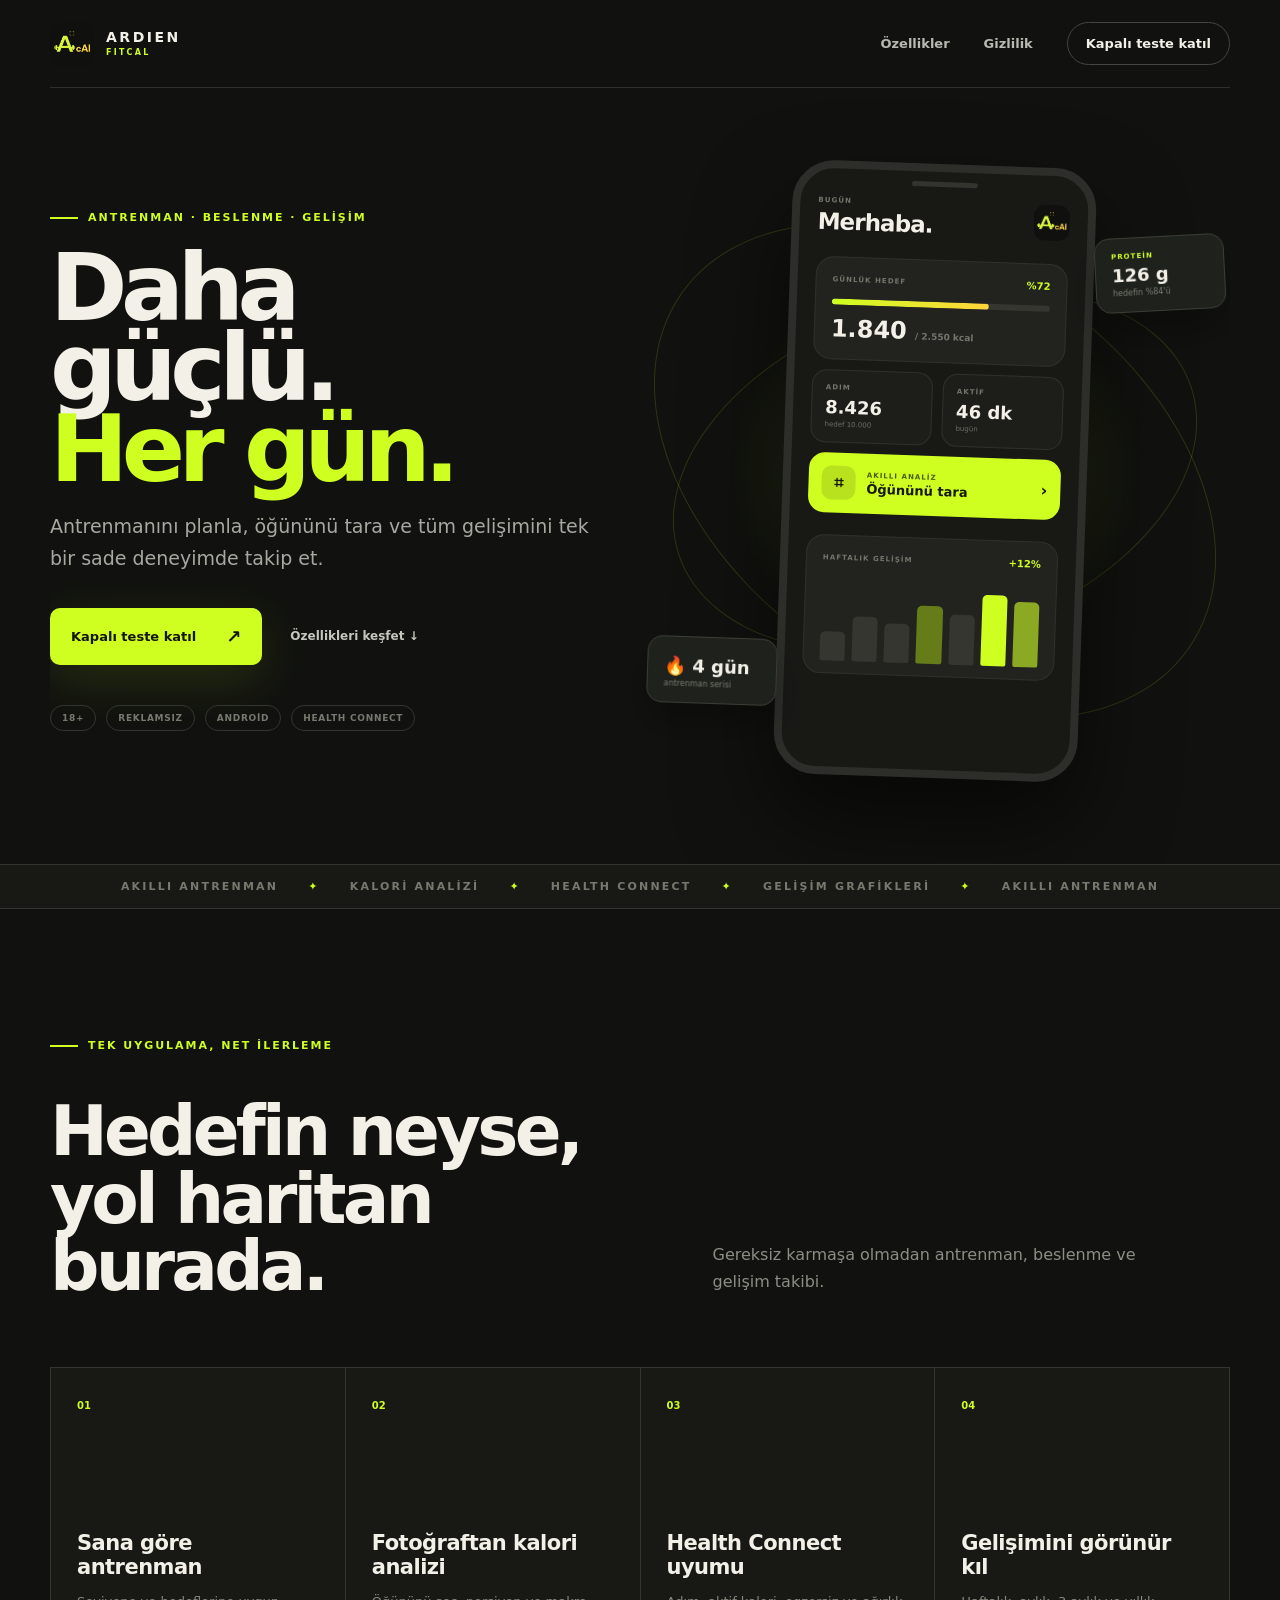
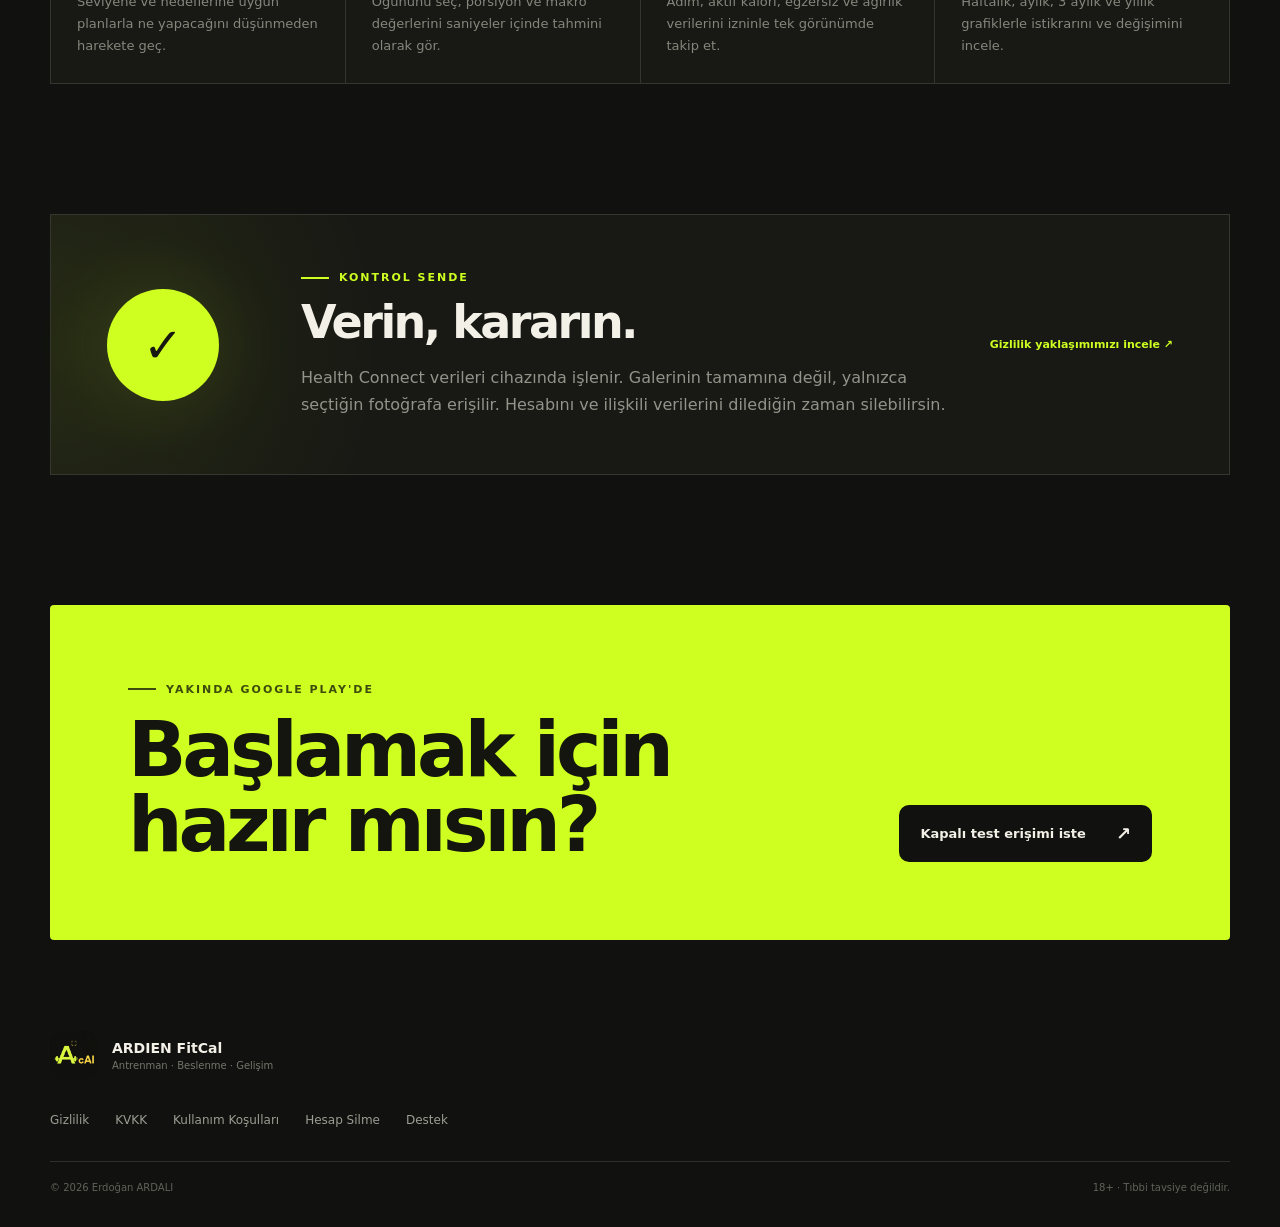
==== ardien-fitcal/index.html @ 37bc66dd "Add ARDIEN FitCal landing and legal pages" ====
<!doctype html>
<html lang="tr">
<head>
  <meta charset="utf-8">
  <meta name="viewport" content="width=device-width, initial-scale=1">
  <meta name="theme-color" content="#11120f">
  <meta name="description" content="ARDIEN FitCal ile antrenmanını planla, öğününü fotoğraftan analiz et ve gelişimini Health Connect desteğiyle takip et.">
  <meta property="og:title" content="ARDIEN FitCal — Daha güçlü. Her gün.">
  <meta property="og:description" content="Antrenman, kalori ve gelişim takibi tek uygulamada.">
  <meta property="og:type" content="website">
  <meta property="og:url" content="https://erdoganardali.github.io/ardien-fitcal/">
  <meta property="og:image" content="https://erdoganardali.github.io/ardien-fitcal/assets/og.png">
  <meta property="og:image:alt" content="ARDIEN FitCal — Daha güçlü. Her gün.">
  <meta name="twitter:card" content="summary_large_image">
  <meta name="twitter:title" content="ARDIEN FitCal — Daha güçlü. Her gün.">
  <meta name="twitter:description" content="Antrenman, kalori ve gelişim takibi tek uygulamada.">
  <meta name="twitter:image" content="https://erdoganardali.github.io/ardien-fitcal/assets/og.png">
  <link rel="icon" href="assets/ardien-logo.png">
  <link rel="stylesheet" href="styles.css">
  <title>ARDIEN FitCal | Antrenman, Kalori ve Gelişim Takibi</title>
</head>
<body>
  <header class="nav wrap">
    <a class="brand" href="#top" aria-label="ARDIEN FitCal ana sayfa">
      <img src="assets/ardien-logo.png" alt="A Cal logosu">
      <span><b>ARDIEN</b><small>FITCAL</small></span>
    </a>
    <nav aria-label="Sayfa bölümleri">
      <a href="#ozellikler">Özellikler</a>
      <a href="#gizlilik">Gizlilik</a>
      <a class="nav-button" href="mailto:yonetici@eardali.com?subject=ARDIEN%20FitCal%20kapalı%20test">Kapalı teste katıl</a>
    </nav>
  </header>

  <main id="top">
    <section class="hero wrap">
      <div class="hero-copy">
        <p class="kicker"><i></i> ANTRENMAN · BESLENME · GELİŞİM</p>
        <h1>Daha güçlü.<br><em>Her gün.</em></h1>
        <p class="intro">Antrenmanını planla, öğününü tara ve tüm gelişimini tek bir sade deneyimde takip et.</p>
        <div class="actions">
          <a class="button" href="mailto:yonetici@eardali.com?subject=ARDIEN%20FitCal%20kapalı%20test">Kapalı teste katıl <span>↗</span></a>
          <a class="more" href="#ozellikler">Özellikleri keşfet ↓</a>
        </div>
        <div class="pills"><span>18+</span><span>Reklamsız</span><span>Android</span><span>Health Connect</span></div>
      </div>

      <div class="device-stage" aria-label="ARDIEN FitCal uygulama arayüzü temsili">
        <div class="glow"></div><div class="orbit first"></div><div class="orbit second"></div>
        <div class="phone">
          <div class="speaker"></div>
          <div class="phone-head">
            <div><small>BUGÜN</small><b>Merhaba.</b></div>
            <img src="assets/ardien-logo.png" alt="">
          </div>
          <div class="goal-card">
            <div class="row"><small>GÜNLÜK HEDEF</small><b>%72</b></div>
            <div class="progress"><i></i></div>
            <strong>1.840 <span>/ 2.550 kcal</span></strong>
          </div>
          <div class="mini-grid">
            <div><small>ADIM</small><b>8.426</b><span>hedef 10.000</span></div>
            <div><small>AKTİF</small><b>46 dk</b><span>bugün</span></div>
          </div>
          <div class="scan-card">
            <span class="scan-icon">⌗</span><span><small>AKILLI ANALİZ</small><b>Öğününü tara</b></span><b>›</b>
          </div>
          <div class="chart-card">
            <div class="row"><small>HAFTALIK GELİŞİM</small><b>+12%</b></div>
            <div class="bars" aria-hidden="true"><i></i><i></i><i></i><i></i><i></i><i></i><i></i></div>
          </div>
        </div>
        <div class="floating protein"><small>PROTEİN</small><b>126 g</b><span>hedefin %84'ü</span></div>
        <div class="floating streak"><b>🔥 4 gün</b><span>antrenman serisi</span></div>
      </div>
    </section>

    <div class="ticker"><p>AKILLI ANTRENMAN <b>✦</b> KALORİ ANALİZİ <b>✦</b> HEALTH CONNECT <b>✦</b> GELİŞİM GRAFİKLERİ <b>✦</b> AKILLI ANTRENMAN</p></div>

    <section class="features wrap" id="ozellikler">
      <div class="section-head">
        <p class="kicker"><i></i> TEK UYGULAMA, NET İLERLEME</p>
        <h2>Hedefin neyse,<br>yol haritan burada.</h2>
        <p>Gereksiz karmaşa olmadan antrenman, beslenme ve gelişim takibi.</p>
      </div>
      <div class="feature-grid">
        <article><span>01</span><h3>Sana göre antrenman</h3><p>Seviyene ve hedeflerine uygun planlarla ne yapacağını düşünmeden harekete geç.</p></article>
        <article><span>02</span><h3>Fotoğraftan kalori analizi</h3><p>Öğününü seç, porsiyon ve makro değerlerini saniyeler içinde tahmini olarak gör.</p></article>
        <article><span>03</span><h3>Health Connect uyumu</h3><p>Adım, aktif kalori, egzersiz ve ağırlık verilerini izninle tek görünümde takip et.</p></article>
        <article><span>04</span><h3>Gelişimini görünür kıl</h3><p>Haftalık, aylık, 3 aylık ve yıllık grafiklerle istikrarını ve değişimini incele.</p></article>
      </div>
    </section>

    <section class="privacy wrap" id="gizlilik">
      <div class="check">✓</div>
      <div>
        <p class="kicker"><i></i> KONTROL SENDE</p>
        <h2>Verin, kararın.</h2>
        <p>Health Connect verileri cihazında işlenir. Galerinin tamamına değil, yalnızca seçtiğin fotoğrafa erişilir. Hesabını ve ilişkili verilerini dilediğin zaman silebilirsin.</p>
      </div>
      <a href="privacy.html">Gizlilik yaklaşımımızı incele ↗</a>
    </section>

    <section class="cta wrap">
      <div><p class="kicker"><i></i> YAKINDA GOOGLE PLAY'DE</p><h2>Başlamak için<br>hazır mısın?</h2></div>
      <a class="button dark" href="mailto:yonetici@eardali.com?subject=ARDIEN%20FitCal%20kapalı%20test">Kapalı test erişimi iste <span>↗</span></a>
    </section>
  </main>

  <footer class="wrap">
    <div class="footer-brand"><img src="assets/ardien-logo.png" alt="A Cal"><span><b>ARDIEN FitCal</b><small>Antrenman · Beslenme · Gelişim</small></span></div>
    <nav aria-label="Yasal bağlantılar">
      <a href="privacy.html">Gizlilik</a><a href="kvkk.html">KVKK</a><a href="terms.html">Kullanım Koşulları</a><a href="account-deletion.html">Hesap Silme</a><a href="mailto:yonetici@eardali.com">Destek</a>
    </nav>
    <div class="footer-bottom"><span>© <span id="year">2026</span> Erdoğan ARDALI</span><span>18+ · Tıbbi tavsiye değildir.</span></div>
  </footer>
  <script>document.getElementById('year').textContent = new Date().getFullYear();</script>
</body>
</html>
---- ardien-fitcal/styles.css ----
:root{--ink:#11120f;--paper:#f3f0e7;--acid:#ceff20;--gold:#ffd43b;--muted:#8c8e84;--line:rgba(255,255,255,.12)}
*{box-sizing:border-box}html{scroll-behavior:smooth}body{margin:0;background:var(--ink);color:var(--paper);font-family:Inter,ui-sans-serif,system-ui,-apple-system,"Segoe UI",sans-serif}a{color:inherit;text-decoration:none}.wrap{width:min(1180px,calc(100% - 48px));margin-inline:auto}
.nav{height:88px;display:flex;align-items:center;justify-content:space-between;border-bottom:1px solid var(--line);position:relative;z-index:5}.brand{display:flex;align-items:center;gap:12px}.brand img{width:44px;height:44px;border-radius:13px}.brand span{display:grid;line-height:1}.brand b{font-size:14px;letter-spacing:.18em}.brand small{margin-top:5px;color:var(--acid);font-size:8px;font-weight:900;letter-spacing:.28em}.nav nav{display:flex;align-items:center;gap:34px;color:#b8b9b1;font-size:13px;font-weight:700}.nav nav a:hover,footer nav a:hover{color:var(--acid)}.nav-button{padding:13px 18px;border:1px solid #45463f;border-radius:999px;color:var(--paper)!important}
.hero{min-height:720px;display:grid;grid-template-columns:.96fr 1.04fr;align-items:center;gap:44px;padding-block:76px 86px;overflow:hidden}.kicker{margin:0;color:var(--acid);font-size:11px;font-weight:900;letter-spacing:.18em;display:flex;align-items:center;gap:10px}.kicker i{width:28px;height:2px;background:currentColor}.hero h1{margin:24px 0 22px;font-size:clamp(64px,7.3vw,106px);line-height:.86;letter-spacing:-.07em}.hero h1 em{color:var(--acid);font-style:normal}.intro{max-width:540px;color:#a7a89f;font-size:19px;line-height:1.65}.actions{display:flex;align-items:center;gap:28px;margin-top:34px}.button{display:inline-flex;align-items:center;justify-content:space-between;gap:30px;padding:18px 21px;border-radius:10px;background:var(--acid);color:#14150f;font-size:13px;font-weight:900;box-shadow:0 14px 50px rgba(207,255,33,.12);transition:transform .2s}.button:hover{transform:translateY(-2px)}.button span{font-size:18px}.more{color:#c5c6bd;font-size:12px;font-weight:800}.pills{display:flex;flex-wrap:wrap;gap:10px;margin-top:40px}.pills span{border:1px solid #34352f;border-radius:999px;padding:7px 11px;color:#77796f;font-size:9px;font-weight:900;letter-spacing:.08em;text-transform:uppercase}
.device-stage{position:relative;min-height:580px;display:grid;place-items:center}.glow{position:absolute;width:430px;height:430px;background:radial-gradient(circle,rgba(207,255,33,.22),transparent 67%);filter:blur(10px)}.orbit{position:absolute;border:1px solid rgba(207,255,33,.15);border-radius:50%}.orbit.first{width:540px;height:340px;transform:rotate(-18deg)}.orbit.second{width:620px;height:420px;transform:rotate(35deg)}.phone{position:relative;z-index:2;width:304px;height:614px;border:8px solid #2d2e29;border-radius:42px;padding:28px 18px 18px;background:#181915;box-shadow:0 45px 90px rgba(0,0,0,.55);transform:rotate(2deg);overflow:hidden}.speaker{position:absolute;top:10px;left:50%;width:66px;height:5px;transform:translateX(-50%);border-radius:9px;background:#32342d}.phone-head,.row{display:flex;justify-content:space-between;align-items:center}.phone-head>div{display:grid;gap:4px}.phone small{color:#73766b;font-size:7px;font-weight:900;letter-spacing:.15em}.phone-head b{font-size:23px;letter-spacing:-.04em}.phone-head img{width:36px;height:36px;border-radius:11px}.goal-card,.chart-card{margin-top:22px;padding:16px;background:#22231e;border:1px solid #30312b;border-radius:18px}.row>b{color:var(--acid);font-size:10px}.progress{height:6px;border-radius:7px;background:#34362f;margin:14px 0 10px;overflow:hidden}.progress i{display:block;width:72%;height:100%;background:linear-gradient(90deg,var(--acid),var(--gold));border-radius:inherit}.goal-card>strong{font-size:24px}.goal-card>strong span{color:#74766c;font-size:9px}.mini-grid{display:grid;grid-template-columns:1fr 1fr;gap:10px;margin-top:10px}.mini-grid>div{display:grid;padding:13px;border:1px solid #30312b;border-radius:15px;background:#1d1e1a}.mini-grid b{font-size:18px;margin-top:5px}.mini-grid span{color:#6d6f66;font-size:7px;margin-top:3px}.scan-card{display:grid;grid-template-columns:auto 1fr auto;align-items:center;gap:11px;margin-top:10px;padding:13px;color:#17180f;background:var(--acid);border-radius:16px}.scan-card>span:nth-child(2){display:grid}.scan-card small{color:#4b5b0e}.scan-card span b{font-size:13px;margin-top:2px}.scan-icon{width:34px;height:34px;display:grid;place-items:center;border-radius:10px;background:rgba(16,17,15,.12);font-weight:900}.chart-card{padding-bottom:12px}.bars{height:86px;display:flex;align-items:end;justify-content:space-between;gap:7px;margin-top:12px}.bars i{flex:1;background:#34362f;border-radius:5px 5px 2px 2px}.bars i:nth-child(1){height:34%}.bars i:nth-child(2){height:52%}.bars i:nth-child(3){height:45%}.bars i:nth-child(4){height:68%;background:#667c19}.bars i:nth-child(5){height:58%}.bars i:nth-child(6){height:83%;background:var(--acid)}.bars i:nth-child(7){height:76%;background:#8ca923}.floating{position:absolute;z-index:3;display:grid;min-width:130px;padding:14px 16px;border:1px solid #3b3d35;border-radius:15px;background:rgba(32,34,29,.94);backdrop-filter:blur(12px);box-shadow:0 20px 40px rgba(0,0,0,.3)}.floating small{color:var(--acid);font-size:7px;font-weight:900;letter-spacing:.15em}.floating b{margin-top:4px;font-size:18px}.floating span{color:#797b71;margin-top:3px;font-size:8px}.protein{top:72px;right:5px;transform:rotate(-3deg)}.streak{left:8px;bottom:74px;transform:rotate(2deg)}
.ticker{overflow:hidden;border-block:1px solid #31332c;background:#181914;white-space:nowrap}.ticker p{margin:0;padding:15px 0;color:#77796e;font-size:11px;font-weight:900;letter-spacing:.2em;text-align:center}.ticker b{margin:0 24px;color:var(--acid)}
.features{padding-block:130px}.section-head{display:grid;grid-template-columns:1.1fr .9fr;align-items:end;gap:30px}.section-head .kicker{grid-column:1/-1}.section-head h2,.privacy h2,.cta h2{margin:16px 0 0;font-size:clamp(42px,5.4vw,72px);line-height:.98;letter-spacing:-.055em}.section-head>p:last-child{margin:0 0 6px;color:var(--muted);font-size:16px;line-height:1.7;max-width:430px}.feature-grid{display:grid;grid-template-columns:repeat(4,1fr);gap:1px;margin-top:66px;background:#33352e;border:1px solid #33352e}.feature-grid article{min-height:300px;padding:26px;background:#181914;transition:background .2s,transform .2s}.feature-grid article:hover{background:#20221c;transform:translateY(-5px)}.feature-grid article>span{color:var(--acid);font-size:10px;font-weight:900}.feature-grid h3{margin:118px 0 12px;font-size:21px;letter-spacing:-.025em}.feature-grid p{margin:0;color:#85877d;font-size:13px;line-height:1.7}
.privacy{display:grid;grid-template-columns:150px 1fr auto;align-items:center;gap:44px;margin-bottom:130px;padding:56px;border:1px solid #34362f;background:radial-gradient(circle at 0 50%,rgba(207,255,33,.08),transparent 28%),#181914}.check{width:112px;height:112px;display:grid;place-items:center;border-radius:50%;color:#16170f;background:var(--acid);font-size:48px;font-weight:900;box-shadow:0 0 80px rgba(207,255,33,.14)}.privacy h2{font-size:46px}.privacy div>p:last-child{margin:18px 0 0;color:#92948a;line-height:1.7;max-width:650px}.privacy>a{color:var(--acid);font-size:11px;font-weight:900;white-space:nowrap}.cta{margin-bottom:36px;padding:78px;display:flex;align-items:end;justify-content:space-between;gap:40px;color:#14150f;background:var(--acid);border-radius:4px}.cta .kicker{color:#3d4b0d}.cta h2{font-size:clamp(48px,6vw,82px)}.button.dark{flex-shrink:0;color:var(--paper);background:var(--ink);box-shadow:none}
footer{padding-block:55px 34px}.footer-brand{display:flex;align-items:center;gap:14px}.footer-brand img{width:48px;height:48px;border-radius:14px}.footer-brand>span{display:grid}.footer-brand b{font-size:14px}.footer-brand small{color:#73756b;font-size:10px;margin-top:4px}footer nav{display:flex;flex-wrap:wrap;gap:26px;margin:34px 0;color:#9b9d93;font-size:12px}.footer-bottom{padding-top:20px;border-top:1px solid #2d2f29;display:flex;justify-content:space-between;color:#606259;font-size:10px}
@media(max-width:980px){.hero{grid-template-columns:1fr;padding-top:60px}.hero-copy{text-align:center}.hero-copy .kicker,.actions,.pills{justify-content:center}.intro{margin-inline:auto}.device-stage{margin-top:30px}.feature-grid{grid-template-columns:1fr 1fr}.privacy{grid-template-columns:110px 1fr}.privacy>a{grid-column:2}}
@media(max-width:680px){.wrap{width:min(100% - 28px,1180px)}.nav{height:72px}.nav nav>a:not(.nav-button){display:none}.nav-button{padding:11px 13px;font-size:10px}.hero{min-height:auto;padding-block:58px 48px;gap:18px}.hero h1{font-size:clamp(58px,19vw,82px)}.intro{font-size:16px}.actions{flex-direction:column;gap:18px}.device-stage{min-height:570px;transform:scale(.9);margin-inline:-24px}.floating{display:none}.ticker p{text-align:left}.features{padding-block:90px}.section-head{grid-template-columns:1fr}.feature-grid{grid-template-columns:1fr;margin-top:44px}.feature-grid article{min-height:220px}.feature-grid h3{margin-top:70px}.privacy{grid-template-columns:1fr;gap:28px;margin-bottom:80px;padding:30px}.check{width:78px;height:78px;font-size:34px}.privacy>a{grid-column:1;white-space:normal}.cta{padding:44px 28px;flex-direction:column;align-items:flex-start}.button.dark{width:100%}.footer-bottom{flex-direction:column;gap:8px}}
@media(prefers-reduced-motion:reduce){html{scroll-behavior:auto}*{transition:none!important}}
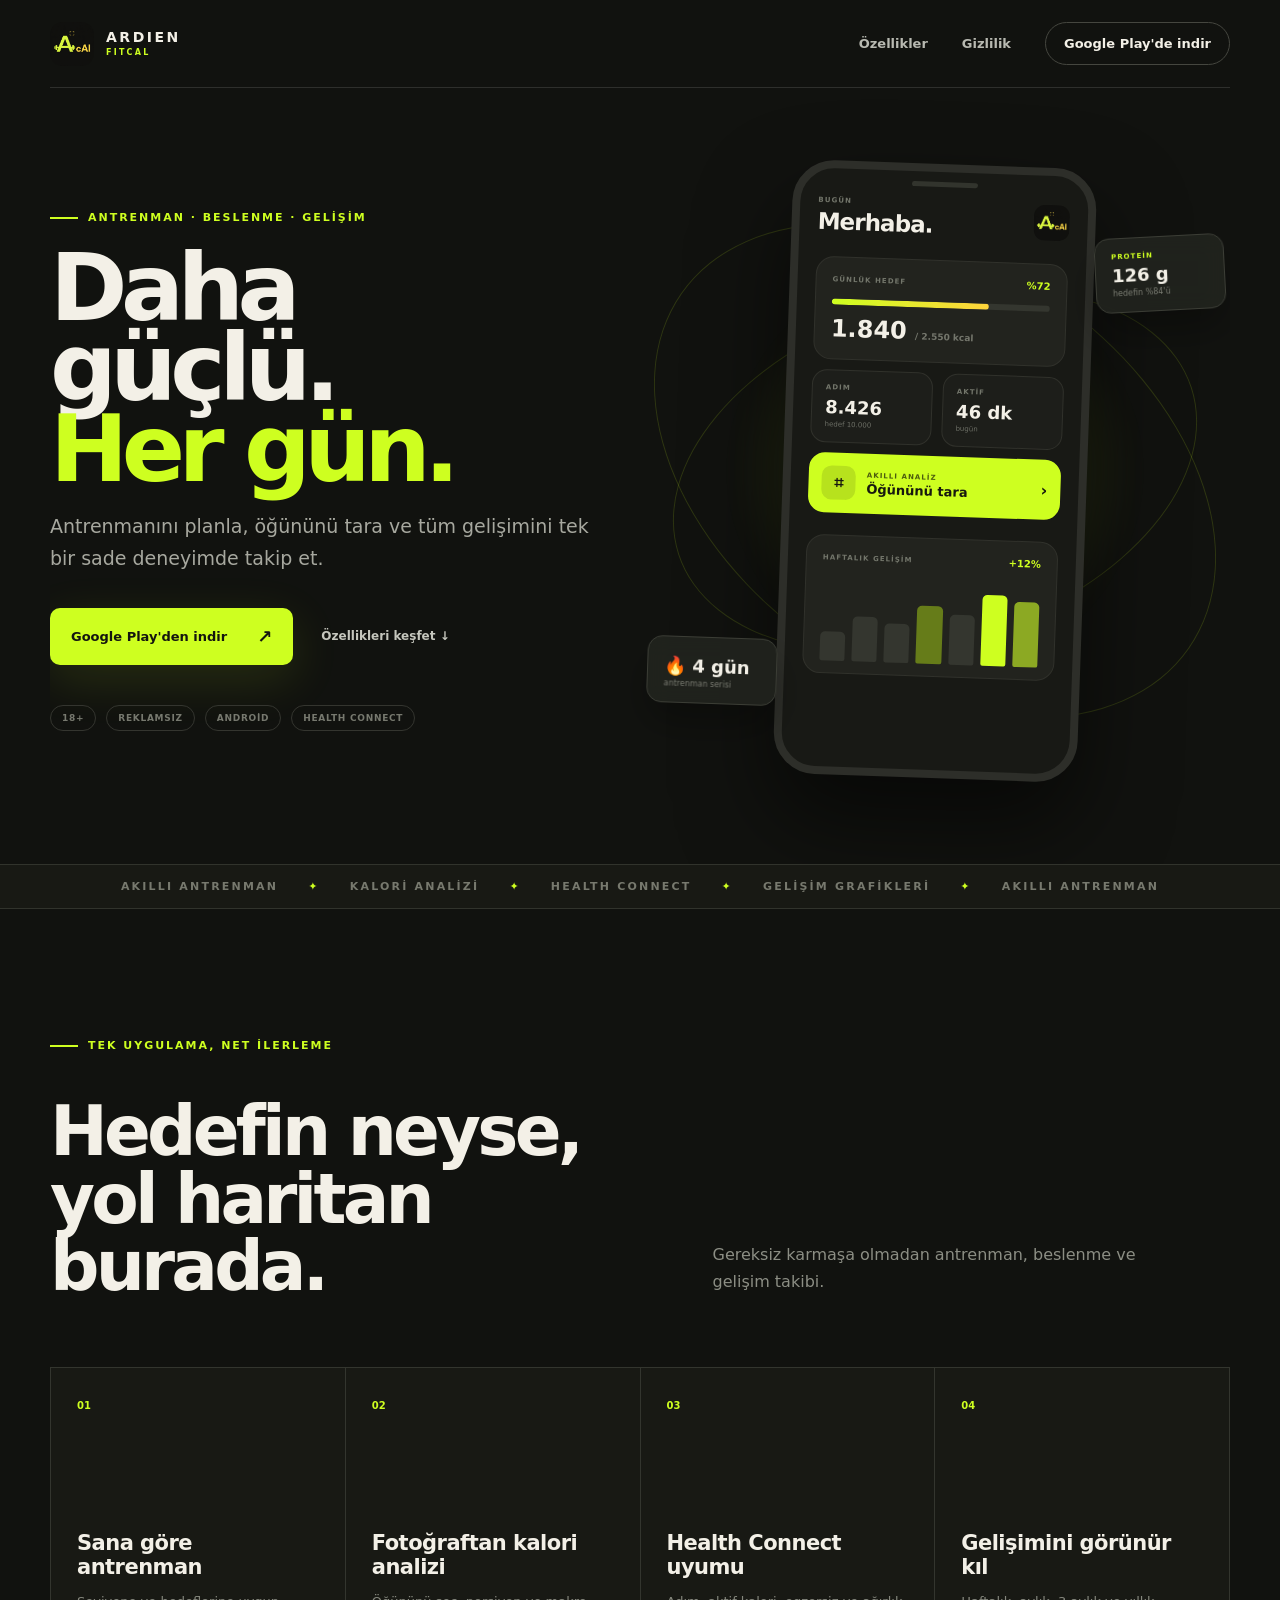
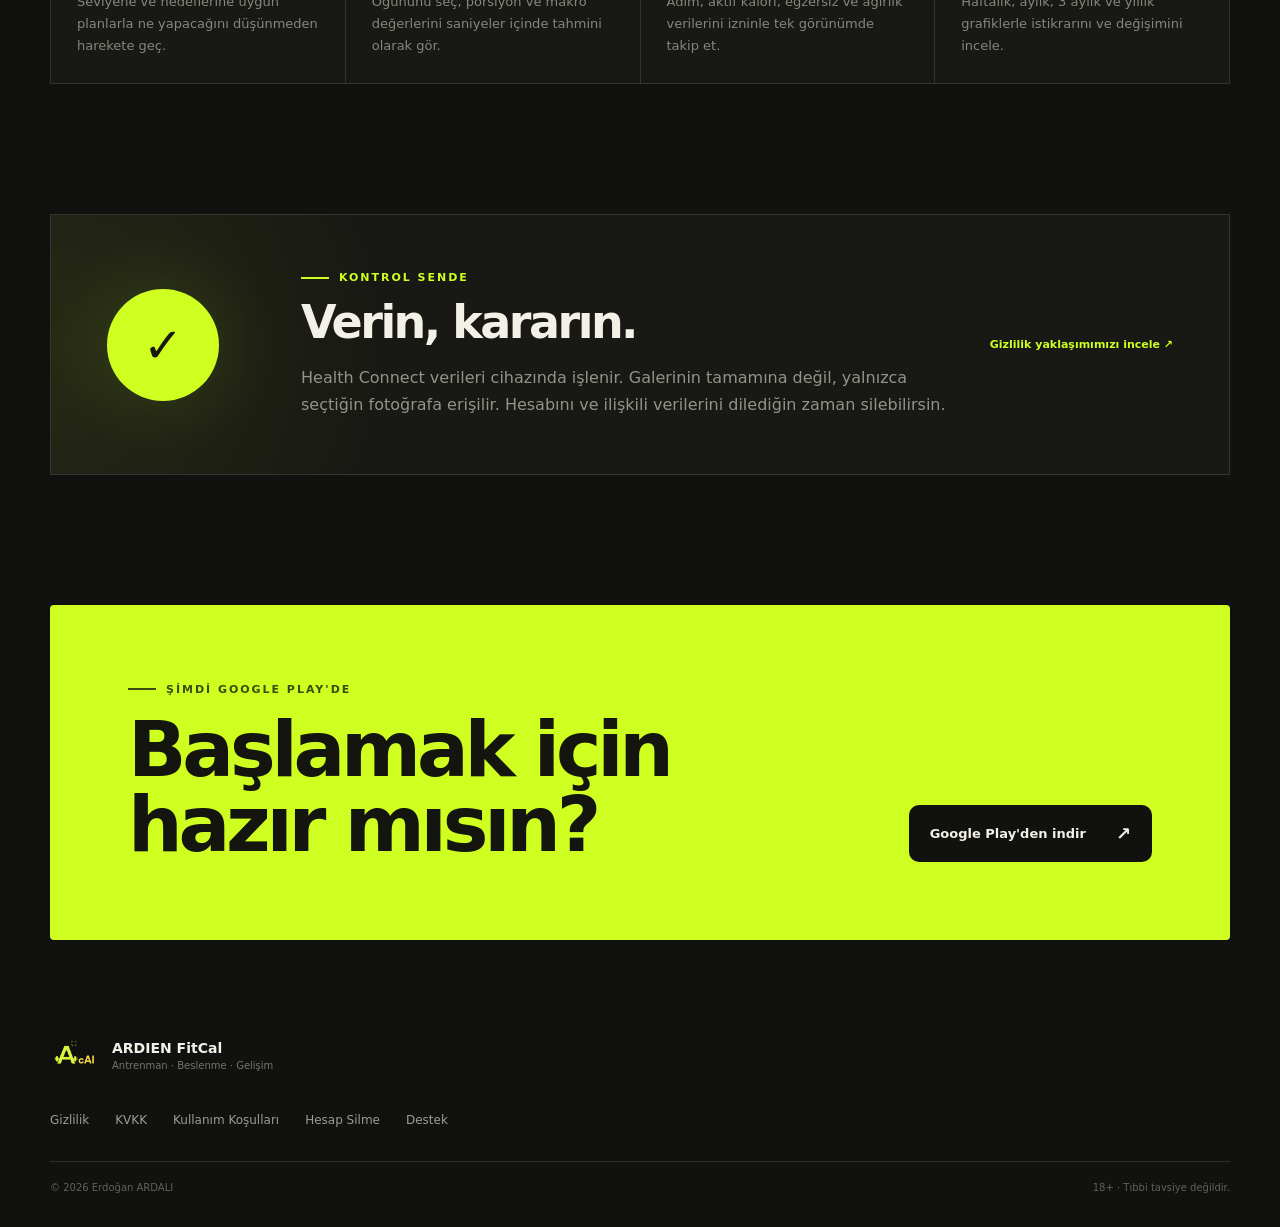
==== commit d7f5494f: "FitCal ve KPSS Kilavuzu: kapali test ifadeleri kaldirildi, Google Play baglantilari eklendi Co-Autho" ====
--- a/ardien-fitcal/index.html
+++ b/ardien-fitcal/index.html
@@ -28,7 +28,7 @@
     <nav aria-label="Sayfa bölümleri">
       <a href="#ozellikler">Özellikler</a>
       <a href="#gizlilik">Gizlilik</a>
-      <a class="nav-button" href="mailto:yonetici@eardali.com?subject=ARDIEN%20FitCal%20kapalı%20test">Kapalı teste katıl</a>
+      <a class="nav-button" href="https://play.google.com/store/apps/details?id=com.ardien.fitcal">Google Play'de indir</a>
     </nav>
   </header>
 
@@ -39,7 +39,7 @@
         <h1>Daha güçlü.<br><em>Her gün.</em></h1>
         <p class="intro">Antrenmanını planla, öğününü tara ve tüm gelişimini tek bir sade deneyimde takip et.</p>
         <div class="actions">
-          <a class="button" href="mailto:yonetici@eardali.com?subject=ARDIEN%20FitCal%20kapalı%20test">Kapalı teste katıl <span>↗</span></a>
+          <a class="button" href="https://play.google.com/store/apps/details?id=com.ardien.fitcal">Google Play'den indir <span>↗</span></a>
           <a class="more" href="#ozellikler">Özellikleri keşfet ↓</a>
         </div>
         <div class="pills"><span>18+</span><span>Reklamsız</span><span>Android</span><span>Health Connect</span></div>
@@ -102,8 +102,8 @@
     </section>
 
     <section class="cta wrap">
-      <div><p class="kicker"><i></i> YAKINDA GOOGLE PLAY'DE</p><h2>Başlamak için<br>hazır mısın?</h2></div>
-      <a class="button dark" href="mailto:yonetici@eardali.com?subject=ARDIEN%20FitCal%20kapalı%20test">Kapalı test erişimi iste <span>↗</span></a>
+      <div><p class="kicker"><i></i> ŞİMDİ GOOGLE PLAY'DE</p><h2>Başlamak için<br>hazır mısın?</h2></div>
+      <a class="button dark" href="https://play.google.com/store/apps/details?id=com.ardien.fitcal">Google Play'den indir <span>↗</span></a>
     </section>
   </main>
 
